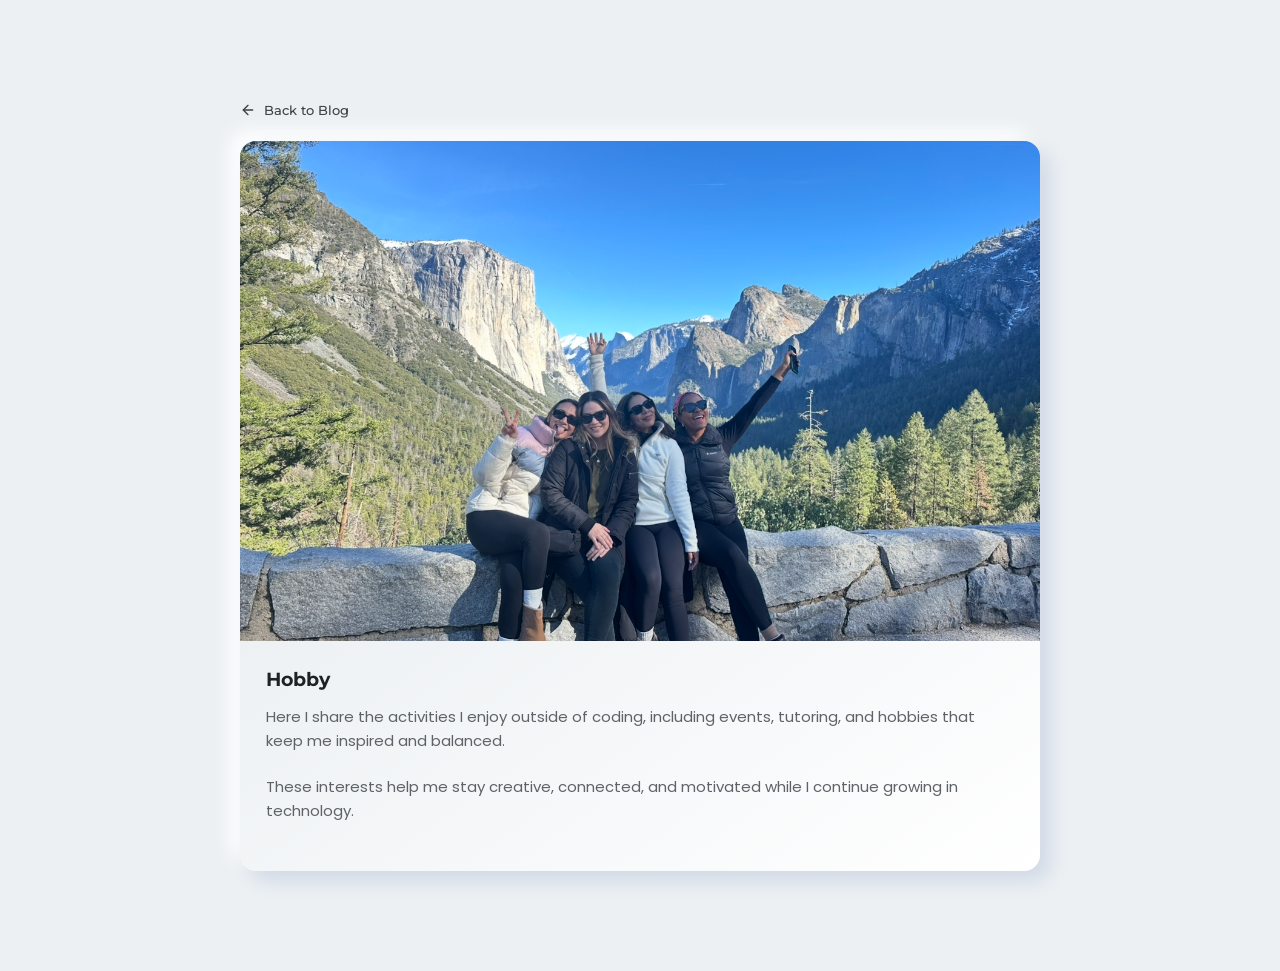
==== blog-hobby.html @ 2e4059b0 "Organize blog: fix hobby image path, track article pages, remove orphan my_blog.html and unused favi" ====
<!DOCTYPE html>
<html lang="en">
<head>
  <meta charset="UTF-8" />
  <meta name="viewport" content="width=device-width, initial-scale=1.0" />
  <title>Hobby Blog | Tania St Vil</title>
  <meta name="description" content="Hobbies, events, and interests from Tania St Vil." />
  <link rel="stylesheet" href="assets/css/style.css" />
</head>
<body>
  <main>
    <section class="section-gap">
      <div class="container" style="max-width: 860px;">
        <a class="blog-card__link" href="index.html#blog" style="margin-bottom: 20px; display: inline-flex;">
          <svg viewBox="0 0 24 24" fill="none" stroke="currentColor" stroke-width="2" stroke-linecap="round" stroke-linejoin="round"><line x1="19" y1="12" x2="5" y2="12"></line><polyline points="12 19 5 12 12 5"></polyline></svg>
          Back to Blog
        </a>

        <article class="blog-card reveal visible">
          <div class="blog-card__thumb">
            <img src="assets/images/blog/personal-pic.png" alt="Hobby blog cover" />
          </div>
          <div class="blog-card__body">
            <h1 class="blog-card__title">Hobby</h1>
            <p class="blog-card__desc">Here I share the activities I enjoy outside of coding, including events, tutoring, and hobbies that keep me inspired and balanced.</p>
            <p class="blog-card__desc">These interests help me stay creative, connected, and motivated while I continue growing in technology.</p>
          </div>
        </article>
      </div>
    </section>
  </main>
</body>
</html>
---- assets/css/style.css ----
/* =============================================================
   Tania St Vil — Portfolio
   Style inspired by the "Inbio" personal portfolio (light neumorphic).
   Sections: Variables · Reset · Buttons · Header/Nav · Hero ·
   Section Title · Experience/Education · Skills · Projects ·
   Certifications · Contact/Footer · Reveal · Responsive
   ============================================================= */

/* ---------------- 01. Variables ---------------- */
@import url("https://fonts.googleapis.com/css2?family=Montserrat:wght@300;400;500;600;700&family=Poppins:wght@200;300;400;500;600;700&display=swap");

:root {
  --color-primary: #ff014f;
  --color-primary-2: #d11414;
  --color-subtitle: #f9004d;

  --bg-body: #ecf0f3;
  --bg-card: #ecf0f3;
  --bg-gradient: linear-gradient(145deg, #e2e8ec, #ffffff);
  --bg-gradient-hover: linear-gradient(145deg, #ff014f, #d11414);

  --shadow-1: 10px 10px 19px #d1d9e6, -10px -10px 19px #ffffff;
  --shadow-2: inset 6px 6px 12px #d1d9e6, inset -6px -6px 12px #ffffff;
  --shadow-btn: -3px -3px 6px #ffffff, 3px 3px 6px #d1d9e6;

  --color-heading: #1e2125;
  --color-body: #5f6266;
  --color-light: #3c3e41;
  --color-border: #dce1e4;

  --font-primary: "Poppins", sans-serif;
  --font-secondary: "Montserrat", sans-serif;

  --transition: 0.4s;
  --container: 1230px;
}

/* ---------------- 02. Reset ---------------- */
* { box-sizing: border-box; margin: 0; padding: 0; }

html { font-size: 62.5%; scroll-behavior: smooth; overflow-x: hidden; }

body {
  background-color: var(--bg-body);
  color: var(--color-body);
  font-family: var(--font-primary);
  font-size: 1.6rem;
  line-height: 1.6;
  -webkit-font-smoothing: antialiased;
  width: 100%;
  max-width: 100%;
  overflow-x: hidden;
}

h1, h2, h3, h4, h5, h6 {
  font-family: var(--font-secondary);
  color: var(--color-heading);
  font-weight: 700;
  line-height: 1.3;
}

a { text-decoration: none; color: inherit; transition: var(--transition); }
img { max-width: 100%; height: auto; display: block; }
ul { list-style: none; }

.container {
  width: 100%;
  max-width: var(--container);
  margin: 0 auto;
  padding: 0 30px;
}

.section-gap { padding: 100px 0; }

.section-separator { border-top: 1px solid var(--color-border); }

.highlight { color: var(--color-primary); }

/* ---------------- 03. Buttons ---------------- */
.btn {
  display: inline-flex;
  align-items: center;
  gap: 8px;
  font-family: var(--font-secondary);
  font-size: 1.4rem;
  font-weight: 500;
  letter-spacing: 0.5px;
  text-transform: uppercase;
  color: var(--color-primary);
  padding: 14px 30px;
  border-radius: 6px;
  background: var(--bg-card);
  box-shadow: var(--shadow-btn);
  border: none;
  cursor: pointer;
  transition: var(--transition);
}

/* Both buttons: white background + red text by default */
.btn--primary {
  color: var(--color-primary);
  background: var(--bg-card);
  box-shadow: var(--shadow-btn);
  transform: none;
}

/* On hover/click: red background + white text */
.btn:hover,
.btn--primary:hover,
.btn:active,
.btn--primary:active {
  color: #ffffff;
  background: var(--bg-gradient-hover);
  box-shadow: 0 10px 22px rgba(255, 1, 79, 0.28);
  transform: translateY(-2px);
}

.btn--sm { padding: 9px 20px; font-size: 1.2rem; }

/* small pill used inside cards (location tag) */
.tag-btn {
  display: inline-block;
  font-family: var(--font-secondary);
  font-size: 1.3rem;
  font-weight: 500;
  color: var(--color-light);
  padding: 10px 22px;
  border-radius: 6px;
  background: var(--bg-card);
  box-shadow: var(--shadow-btn);
  white-space: nowrap;
}

/* ---------------- 04. Header / Nav ---------------- */
.header {
  position: fixed;
  top: 0;
  left: 0;
  width: 100%;
  z-index: 999;
  background: rgba(236, 240, 243, 0.85);
  backdrop-filter: blur(10px);
  border-bottom: 1px solid var(--color-border);
  transition: var(--transition);
}

.header__inner {
  display: flex;
  align-items: center;
  justify-content: space-between;
  height: 80px;
}

.logo {
  display: inline-flex;
  align-items: center;
  gap: 10px;
  padding: 6px 12px 6px 6px;
  border-radius: 999px;
  background: var(--bg-card);
  box-shadow: var(--shadow-btn);
  font-family: var(--font-secondary);
  font-weight: 700;
  font-size: 1.6rem;
  color: var(--color-heading);
  letter-spacing: 0.4px;
}
.logo:hover { color: var(--color-primary); }

.logo__avatar {
  width: 40px;
  height: 40px;
  border-radius: 50%;
  object-fit: cover;
  object-position: center top;
  background-color: #ffffff;
  border: 2px solid #ffffff;
  box-shadow: 0 0 0 2px rgba(255, 1, 79, 0.24), 0 6px 14px rgba(30, 33, 37, 0.15);
  transition: transform var(--transition), box-shadow var(--transition);
}

.logo:hover .logo__avatar {
  transform: scale(1.04);
  box-shadow: 0 0 0 2px rgba(255, 1, 79, 0.35), 0 8px 16px rgba(30, 33, 37, 0.18);
}

.logo__text {
  font-size: 1.4rem;
  font-weight: 600;
  line-height: 1;
}

.nav__list { display: flex; align-items: center; gap: 8px; }

.nav__link {
  font-family: var(--font-secondary);
  font-size: 1.5rem;
  font-weight: 500;
  color: var(--color-light);
  padding: 10px 16px;
  border-radius: 6px;
}
.nav__link:hover,
.nav__link.active { color: var(--color-primary); }

.nav__toggle,
.nav__close {
  display: none;
  background: none;
  border: none;
  color: var(--color-heading);
  cursor: pointer;
}
.nav__toggle svg, .nav__close svg { width: 26px; height: 26px; }

/* ---------------- 05. Hero ---------------- */
.hero { padding: 150px 0 100px; }

.hero__grid {
  display: grid;
  grid-template-columns: 5fr 7fr;
  gap: 50px;
  align-items: center;
}

.hero__card {
  background: var(--bg-gradient);
  border-radius: 20px;
  padding: 40px;
  box-shadow: var(--shadow-1);
}

.hero__icon {
  display: inline-flex;
  align-items: center;
  justify-content: center;
  width: 54px;
  height: 54px;
  border-radius: 50%;
  background: var(--bg-card);
  box-shadow: var(--shadow-btn);
  color: var(--color-primary);
  margin-bottom: 24px;
}
.hero__icon svg { width: 26px; height: 26px; }

.hero__title {
  font-size: 4rem;
  margin-bottom: 14px;
}
.hero__subtitle {
  font-size: 1.6rem;
  color: var(--color-body);
  margin-bottom: 30px;
}

.hero__info { display: grid; gap: 16px; margin-bottom: 34px; }
.hero__info-item {
  display: flex;
  align-items: center;
  gap: 14px;
  font-size: 1.5rem;
  color: var(--color-light);
}
.hero__info-item svg { width: 20px; height: 20px; color: var(--color-primary); flex-shrink: 0; }

.hero__actions-label {
  display: block;
  font-size: 1.4rem;
  color: var(--color-body);
  margin-bottom: 14px;
}
.hero__actions { display: flex; flex-wrap: wrap; gap: 16px; }

.hero__photo {
  position: relative;
  border-radius: 20px;
  overflow: hidden;
  box-shadow: var(--shadow-1);
  background: var(--bg-gradient);
}
.hero__photo img { width: 100%; height: 100%; object-fit: cover; border-radius: 20px; }

.photo-placeholder {
  aspect-ratio: 4 / 5;
  display: flex;
  flex-direction: column;
  align-items: center;
  justify-content: center;
  gap: 14px;
  color: var(--color-body);
  text-align: center;
  padding: 30px;
  border: 2px dashed var(--color-border);
  border-radius: 20px;
}
.photo-placeholder svg { width: 64px; height: 64px; color: var(--color-primary); opacity: 0.8; }
.photo-placeholder span { font-size: 1.4rem; }

/* ---------------- 06. Section Title ---------------- */
.section-title { text-align: center; margin-bottom: 50px; }
.section-title .subtitle {
  display: inline-block;
  font-family: var(--font-secondary);
  font-size: 1.6rem;
  font-weight: 500;
  color: var(--color-subtitle);
  margin-bottom: 12px;
}
.section-title .title { font-size: 3.6rem; }

/* ---------------- 07. Experience / Education cards ---------------- */
.card-list { display: grid; gap: 30px; }

.exp-card {
  display: flex;
  align-items: center;
  justify-content: space-between;
  gap: 24px;
  background: var(--bg-gradient);
  border-radius: 14px;
  padding: 30px;
  box-shadow: var(--shadow-1);
  transition: var(--transition);
}
.exp-card:hover { transform: translateY(-5px); }

.exp-card__left { display: flex; align-items: center; gap: 24px; }

.exp-card__logo {
  position: relative;
  flex-shrink: 0;
  width: 70px;
  height: 70px;
  border-radius: 12px;
  display: flex;
  align-items: center;
  justify-content: center;
  background: var(--bg-card);
  box-shadow: var(--shadow-btn);
  overflow: hidden;
  font-family: var(--font-secondary);
  font-weight: 700;
  font-size: 2rem;
  color: var(--color-primary);
}
.exp-card__logo img {
  position: absolute;
  inset: 0;
  width: 100%;
  height: 100%;
  object-fit: contain;
  padding: 8px;
  background: #fff;
  border-radius: 12px;
}

.exp-card__date {
  display: block;
  font-size: 1.4rem;
  color: var(--color-primary);
  margin-bottom: 6px;
}
.exp-card__title { font-size: 2rem; margin-bottom: 4px; }
.exp-card__subtitle {
  font-size: 1.5rem;
  color: var(--color-light);
  font-family: var(--font-primary);
  font-weight: 500;
  margin-bottom: 8px;
}
.exp-card__desc { font-size: 1.5rem; color: var(--color-body); max-width: 640px; }
.exp-card__right { flex-shrink: 0; }

/* ---------------- 08. Skills (tabs + bars) ---------------- */
.tabs__nav {
  display: flex;
  flex-wrap: wrap;
  gap: 10px;
  justify-content: center;
  margin-bottom: 45px;
}
.tabs__btn {
  font-family: var(--font-secondary);
  font-size: 1.5rem;
  font-weight: 500;
  color: var(--color-light);
  background: var(--bg-card);
  box-shadow: var(--shadow-btn);
  border: none;
  border-radius: 6px;
  padding: 12px 26px;
  cursor: pointer;
  transition: var(--transition);
}
.tabs__btn.active { color: var(--color-primary); box-shadow: var(--shadow-2); }

.tabs__panel { display: none; }
.tabs__panel.active { display: block; animation: fadeIn 0.5s ease; }

.skills-grid { display: grid; grid-template-columns: 1fr 1fr; gap: 50px; }

.skills-block .subtitle {
  font-family: var(--font-secondary);
  font-size: 1.4rem;
  color: var(--color-subtitle);
  display: block;
  margin-bottom: 6px;
}
.skills-block .block-title { font-size: 2.2rem; margin-bottom: 26px; }

.progress-item { margin-bottom: 24px; }
.progress-item h6 {
  font-size: 1.5rem;
  color: var(--color-light);
  margin-bottom: 10px;
  display: flex;
  justify-content: space-between;
}
.progress-bar-wrap {
  height: 10px;
  border-radius: 20px;
  background: var(--bg-card);
  box-shadow: var(--shadow-2);
  overflow: hidden;
}
.progress-bar-fill {
  height: 100%;
  width: 0;
  border-radius: 20px;
  background: var(--bg-gradient-hover);
  transition: width 1.2s ease;
}

/* certifications / list style used in tabs */
.info-list { display: grid; gap: 22px; }
.info-item {
  background: var(--bg-gradient);
  border-radius: 12px;
  padding: 24px;
  box-shadow: var(--shadow-1);
}
.info-item__head {
  display: flex;
  justify-content: space-between;
  gap: 16px;
  margin-bottom: 10px;
}
.info-item__head h4 { font-size: 1.7rem; }
.info-item__head span { font-size: 1.3rem; color: var(--color-primary); white-space: nowrap; }
.info-item p { font-size: 1.4rem; color: var(--color-body); }

.chip-group { display: flex; flex-wrap: wrap; gap: 12px; }
.chip {
  font-family: var(--font-secondary);
  font-size: 1.4rem;
  font-weight: 500;
  color: var(--color-light);
  padding: 10px 20px;
  border-radius: 6px;
  background: var(--bg-card);
  box-shadow: var(--shadow-btn);
  transition: var(--transition);
}
.chip:hover { color: var(--color-primary); transform: translateY(-3px); }

/* ---------------- 09. Projects ---------------- */
.projects-grid {
  display: grid;
  grid-template-columns: repeat(3, 1fr);
  gap: 30px;
}
.project-card {
  background: var(--bg-gradient);
  border-radius: 16px;
  padding: 30px;
  box-shadow: var(--shadow-1);
  display: flex;
  flex-direction: column;
  transition: var(--transition);
}
.project-card:hover { transform: translateY(-6px); }

.project-card__icon {
  width: 60px;
  height: 60px;
  border-radius: 12px;
  display: flex;
  align-items: center;
  justify-content: center;
  background: var(--bg-card);
  box-shadow: var(--shadow-btn);
  color: var(--color-primary);
  margin-bottom: 24px;
}
.project-card__icon svg { width: 30px; height: 30px; }

.project-card__title { font-size: 2rem; margin-bottom: 12px; }
.project-card__desc { font-size: 1.5rem; color: var(--color-body); margin-bottom: 20px; flex-grow: 1; }

.project-card__tags { display: flex; flex-wrap: wrap; gap: 8px; margin-bottom: 22px; }
.project-card__tags span {
  font-size: 1.2rem;
  color: var(--color-light);
  padding: 5px 12px;
  border-radius: 20px;
  border: 1px solid var(--color-border);
}

.project-card__links { display: flex; gap: 14px; }
.project-card__links a {
  display: inline-flex;
  align-items: center;
  gap: 6px;
  font-family: var(--font-secondary);
  font-size: 1.3rem;
  font-weight: 500;
  color: var(--color-light);
}
.project-card__links a:hover { color: var(--color-primary); }
.project-card__links svg { width: 16px; height: 16px; }

/* ---------------- 09b. Blog ---------------- */
.blog-grid {
  display: grid;
  grid-template-columns: repeat(3, 1fr);
  gap: 30px;
}
.blog-card {
  background: var(--bg-gradient);
  border-radius: 16px;
  box-shadow: var(--shadow-1);
  overflow: hidden;
  display: flex;
  flex-direction: column;
  transition: var(--transition);
}
.blog-card:hover { transform: translateY(-6px); }

.blog-card__thumb {
  aspect-ratio: 16 / 10;
  display: flex;
  align-items: center;
  justify-content: center;
  background: var(--bg-card);
  box-shadow: var(--shadow-2);
  color: var(--color-primary);
  overflow: hidden;
}
.blog-card__thumb img { width: 100%; height: 100%; object-fit: cover; }
.blog-card__thumb svg { width: 46px; height: 46px; opacity: 0.7; }

.blog-card__body {
  padding: 26px;
  display: flex;
  flex-direction: column;
  flex-grow: 1;
}
.blog-card__meta {
  display: flex;
  flex-wrap: wrap;
  gap: 16px;
  font-family: var(--font-secondary);
  font-size: 1.3rem;
  color: var(--color-primary);
  margin-bottom: 14px;
}
.blog-card__meta span { display: inline-flex; align-items: center; gap: 6px; }
.blog-card__meta svg { width: 15px; height: 15px; }

.blog-card__title { font-size: 1.9rem; line-height: 1.4; margin-bottom: 12px; }
.blog-card__desc { font-size: 1.5rem; color: var(--color-body); margin-bottom: 22px; flex-grow: 1; }

.blog-card__link {
  display: inline-flex;
  align-items: center;
  gap: 8px;
  font-family: var(--font-secondary);
  font-size: 1.3rem;
  font-weight: 500;
  color: var(--color-light);
  align-self: flex-start;
  transition: var(--transition);
}
.blog-card__link:hover { color: var(--color-primary); gap: 12px; }
.blog-card__link svg { width: 16px; height: 16px; }

/* ---------------- 10. Contact / Footer ---------------- */
.contact__grid {
  display: grid;
  grid-template-columns: 1fr 1fr;
  gap: 50px;
  align-items: center;
}
.contact__card {
  background: var(--bg-gradient);
  border-radius: 20px;
  padding: 40px;
  box-shadow: var(--shadow-1);
}
.contact__lead { font-size: 1.6rem; color: var(--color-body); margin-bottom: 30px; }
.contact__items { display: grid; gap: 20px; }
.contact__item { display: flex; align-items: center; gap: 16px; }
.contact__item .ic {
  display: inline-flex;
  align-items: center;
  justify-content: center;
  width: 48px;
  height: 48px;
  border-radius: 10px;
  background: var(--bg-card);
  box-shadow: var(--shadow-btn);
  color: var(--color-primary);
  flex-shrink: 0;
}
.contact__item .ic svg { width: 22px; height: 22px; }
.contact__item span { display: block; font-size: 1.3rem; color: var(--color-body); }
.contact__item a, .contact__item strong { font-size: 1.6rem; color: var(--color-heading); font-weight: 500; }
.contact__item a:hover { color: var(--color-primary); }

.footer {
  border-top: 1px solid var(--color-border);
  padding: 40px 0;
  margin-top: 100px;
}
.footer__inner {
  display: flex;
  align-items: center;
  justify-content: space-between;
  gap: 20px;
  flex-wrap: wrap;
}
.footer__copy { font-size: 1.4rem; color: var(--color-body); }
.socials { display: flex; gap: 14px; }
.socials a {
  display: inline-flex;
  align-items: center;
  justify-content: center;
  width: 44px;
  height: 44px;
  border-radius: 50%;
  background: var(--bg-card);
  box-shadow: var(--shadow-btn);
  color: var(--color-light);
}
.socials a:hover { color: var(--color-primary); transform: translateY(-3px); }
.socials svg { width: 20px; height: 20px; }

/* ---------------- 11. Reveal animation ---------------- */
.reveal { opacity: 0; transform: translateY(40px); transition: opacity 0.6s ease, transform 0.6s ease; }
.reveal.visible { opacity: 1; transform: translateY(0); }

@keyframes fadeIn {
  from { opacity: 0; transform: translateY(15px); }
  to { opacity: 1; transform: translateY(0); }
}

/* ---------------- 12. Responsive ---------------- */
@media (max-width: 991px) {
  .hero__grid { grid-template-columns: 1fr; }
  .hero__photo { order: -1; max-width: 420px; margin: 0 auto; }
  .skills-grid { grid-template-columns: 1fr; gap: 40px; }
  .projects-grid { grid-template-columns: 1fr 1fr; }
  .blog-grid { grid-template-columns: 1fr 1fr; }
  .contact__grid { grid-template-columns: 1fr; }
  .section-title .title { font-size: 3rem; }
}

@media (max-width: 767px) {
  .nav {
    position: fixed;
    inset: 0 0 0 auto;
    width: 78%;
    max-width: 320px;
    background: var(--bg-body);
    box-shadow: var(--shadow-1);
    padding: 90px 30px 30px;
    transform: translateX(100%);
    transition: transform var(--transition);
  }
  .nav.open { transform: translateX(0); }
  .nav__list { flex-direction: column; align-items: flex-start; gap: 6px; }
  .nav__toggle { display: inline-flex; }
  .nav__close { display: inline-flex; position: absolute; top: 24px; right: 24px; }

  .section-gap { padding: 70px 0; }
  .hero { padding: 120px 0 70px; }
  .hero__title { font-size: 3.2rem; }
  .exp-card { flex-direction: column; align-items: flex-start; }
  .exp-card__right { align-self: flex-start; }
  .projects-grid { grid-template-columns: 1fr; }
  .blog-grid { grid-template-columns: 1fr; }
  .info-item__head { flex-direction: column; gap: 4px; }
  .footer__inner { flex-direction: column; text-align: center; }
}
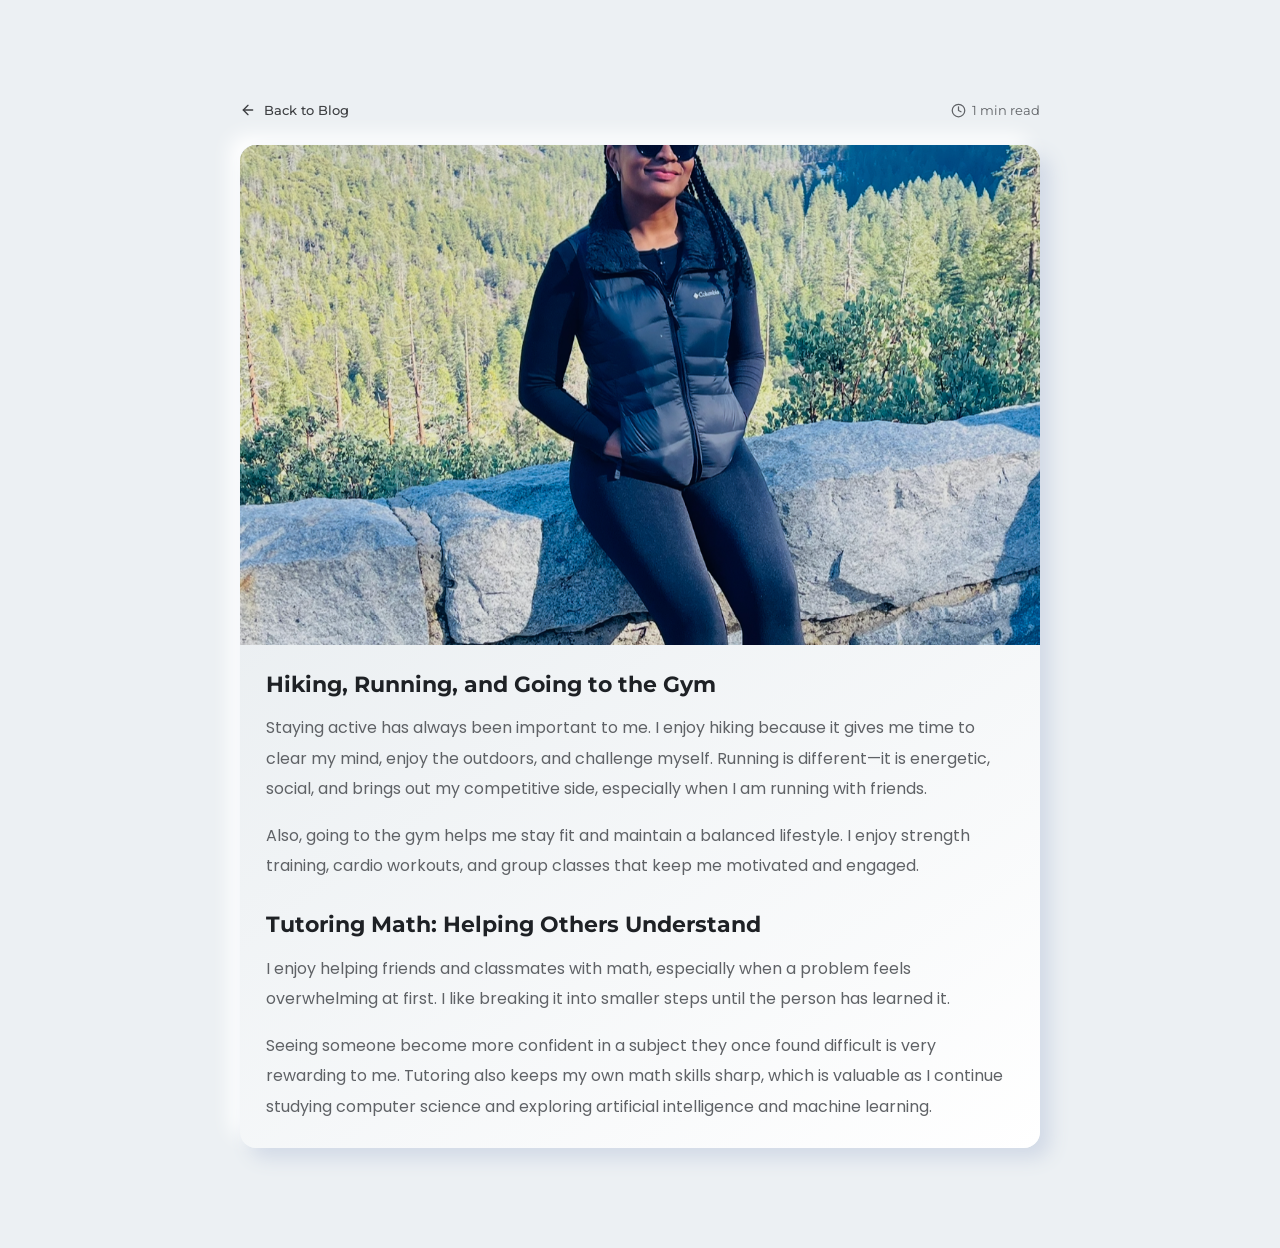
==== commit 323220cd: "Fix blog article structure, add read-time badges, optimize cover images" ====
--- a/blog-hobby.html
+++ b/blog-hobby.html
@@ -11,20 +11,49 @@
   <main>
     <section class="section-gap">
       <div class="container" style="max-width: 860px;">
-        <a class="blog-card__link" href="index.html#blog" style="margin-bottom: 20px; display: inline-flex;">
-          <svg viewBox="0 0 24 24" fill="none" stroke="currentColor" stroke-width="2" stroke-linecap="round" stroke-linejoin="round"><line x1="19" y1="12" x2="5" y2="12"></line><polyline points="12 19 5 12 12 5"></polyline></svg>
-          Back to Blog
-        </a>
+        <div class="article-page__topbar">
+          <a class="blog-card__link" href="index.html#blog">
+            <svg viewBox="0 0 24 24" fill="none" stroke="currentColor" stroke-width="2" stroke-linecap="round" stroke-linejoin="round"><line x1="19" y1="12" x2="5" y2="12"></line><polyline points="12 19 5 12 12 5"></polyline></svg>
+            Back to Blog
+          </a>
+          <span class="blog-card__readtime"><svg viewBox="0 0 24 24" fill="none" stroke="currentColor" stroke-width="2" stroke-linecap="round" stroke-linejoin="round"><circle cx="12" cy="12" r="10"/><polyline points="12 6 12 12 16 14"/></svg>1 min read</span>
+        </div>
 
         <article class="blog-card reveal visible">
           <div class="blog-card__thumb">
-            <img src="assets/images/blog/personal-pic.png" alt="Hobby blog cover" />
+            <img src="assets/images/hobby1.png" alt="Hobby blog cover" />
           </div>
           <div class="blog-card__body">
-            <h1 class="blog-card__title">Hobby</h1>
-            <p class="blog-card__desc">Here I share the activities I enjoy outside of coding, including events, tutoring, and hobbies that keep me inspired and balanced.</p>
-            <p class="blog-card__desc">These interests help me stay creative, connected, and motivated while I continue growing in technology.</p>
-          </div>
+         <section class="article-page__section">
+  <h2>Hiking, Running, and Going to the Gym</h2>
+
+  <p>
+    Staying active has always been important to me. I enjoy hiking because it
+    gives me time to clear my mind, enjoy the outdoors, and challenge myself.
+    Running is different—it is energetic, social, and brings out my competitive
+    side, especially when I am running with friends.
+  </p>
+  <p>Also, going to the gym helps me stay fit and maintain a balanced lifestyle. I enjoy strength training, cardio workouts, and group classes that keep me motivated and engaged.</p>
+
+
+</section>
+
+
+<section class="article-page__section">
+  <h2>Tutoring Math: Helping Others Understand</h2>
+
+  <p>
+    I enjoy helping friends and classmates with math, especially when a
+    problem feels overwhelming at first. I like breaking it into smaller steps until the person has learned it.
+  </p>
+
+  <p>
+    Seeing someone become more confident in a subject they once found
+    difficult is very rewarding to me. Tutoring also keeps my own math skills
+    sharp, which is valuable as I continue studying computer science and
+    exploring artificial intelligence and machine learning.
+  </p>
+</section> </div>
         </article>
       </div>
     </section>
--- a/assets/css/style.css
+++ b/assets/css/style.css
@@ -584,6 +584,48 @@
 }
 .blog-card__link:hover { color: var(--color-primary); gap: 12px; }
 .blog-card__link svg { width: 16px; height: 16px; }
+
+/* Card footer: Read More (left) + read time (right) */
+.blog-card__footer {
+  display: flex;
+  align-items: center;
+  justify-content: space-between;
+  gap: 12px;
+  margin-top: auto;
+}
+.blog-card__readtime {
+  display: inline-flex;
+  align-items: center;
+  gap: 6px;
+  font-family: var(--font-secondary);
+  font-size: 1.3rem;
+  color: var(--color-body);
+  white-space: nowrap;
+}
+.blog-card__readtime svg { width: 15px; height: 15px; }
+
+/* Blog article pages (blog-*.html) */
+.article-page__topbar {
+  display: flex;
+  align-items: center;
+  justify-content: space-between;
+  gap: 16px;
+  margin-bottom: 24px;
+}
+.article-page__section { margin-bottom: 30px; }
+.article-page__section:last-child { margin-bottom: 0; }
+.article-page__section h2 {
+  font-size: 2.2rem;
+  color: var(--color-heading);
+  margin-bottom: 14px;
+}
+.article-page__section p {
+  font-size: 1.6rem;
+  line-height: 1.9;
+  color: var(--color-body);
+  margin-bottom: 16px;
+}
+.article-page__section p:last-child { margin-bottom: 0; }
 
 /* ---------------- 10. Contact / Footer ---------------- */
 .contact__grid {
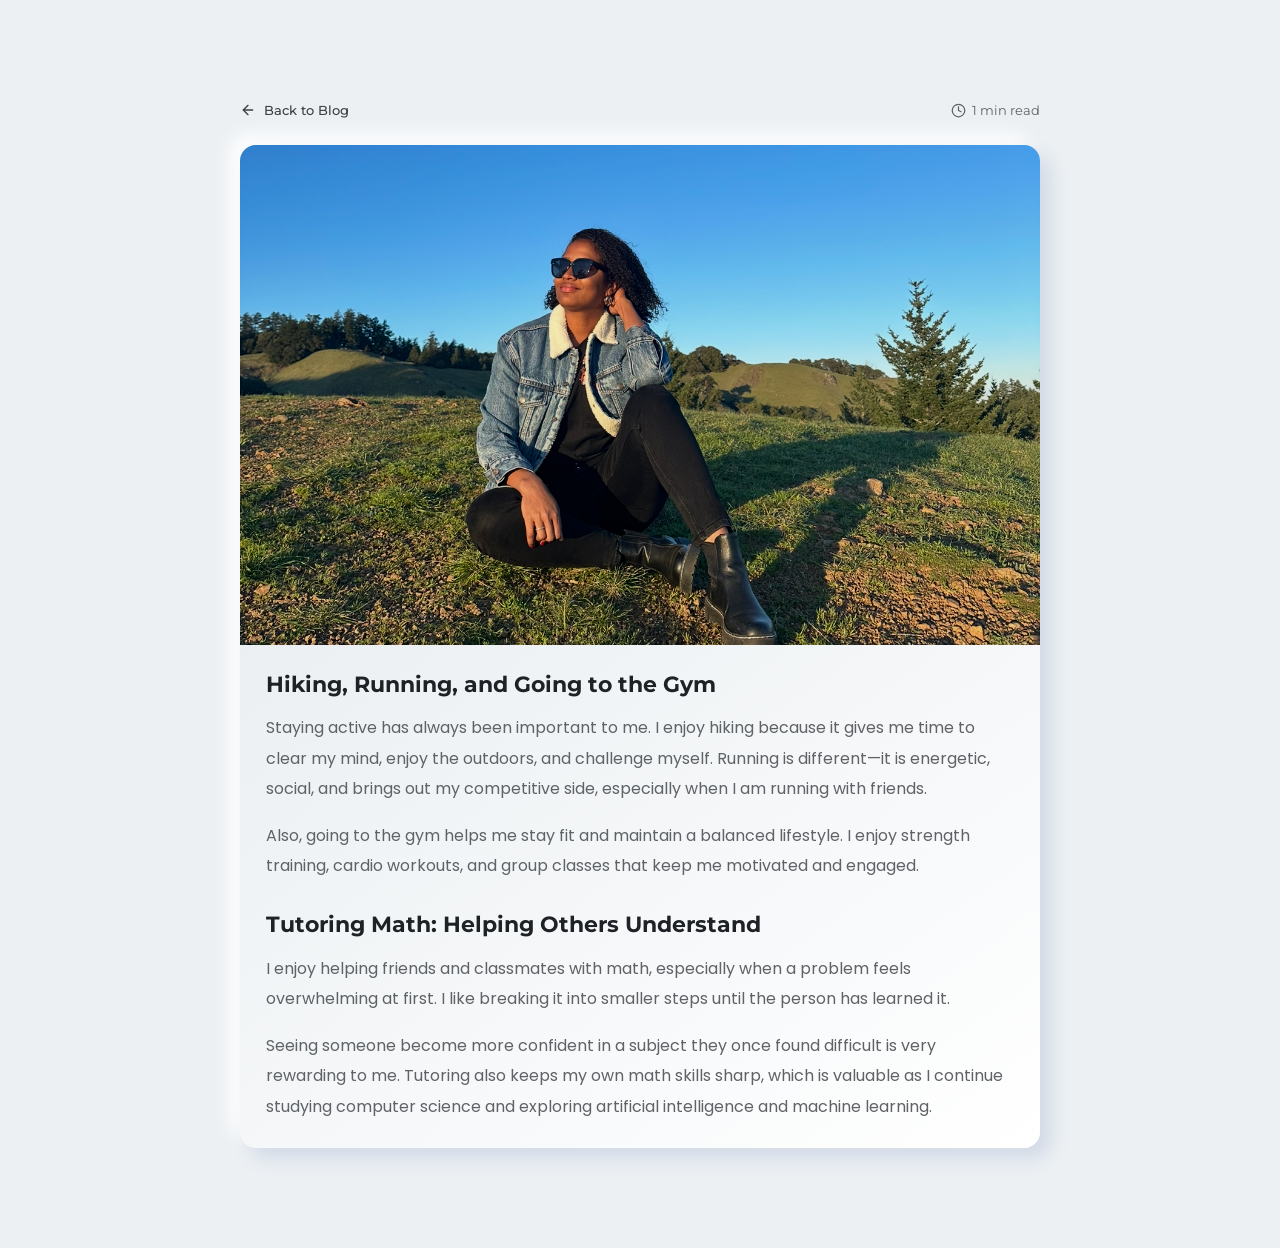
==== commit 5fa068b9: "update blogs" ====
--- a/blog-hobby.html
+++ b/blog-hobby.html
@@ -21,7 +21,7 @@
 
         <article class="blog-card reveal visible">
           <div class="blog-card__thumb">
-            <img src="assets/images/hobby1.png" alt="Hobby blog cover" />
+            <img src="assets/images/hobb.png" alt="Hobby blog cover" />
           </div>
           <div class="blog-card__body">
          <section class="article-page__section">
